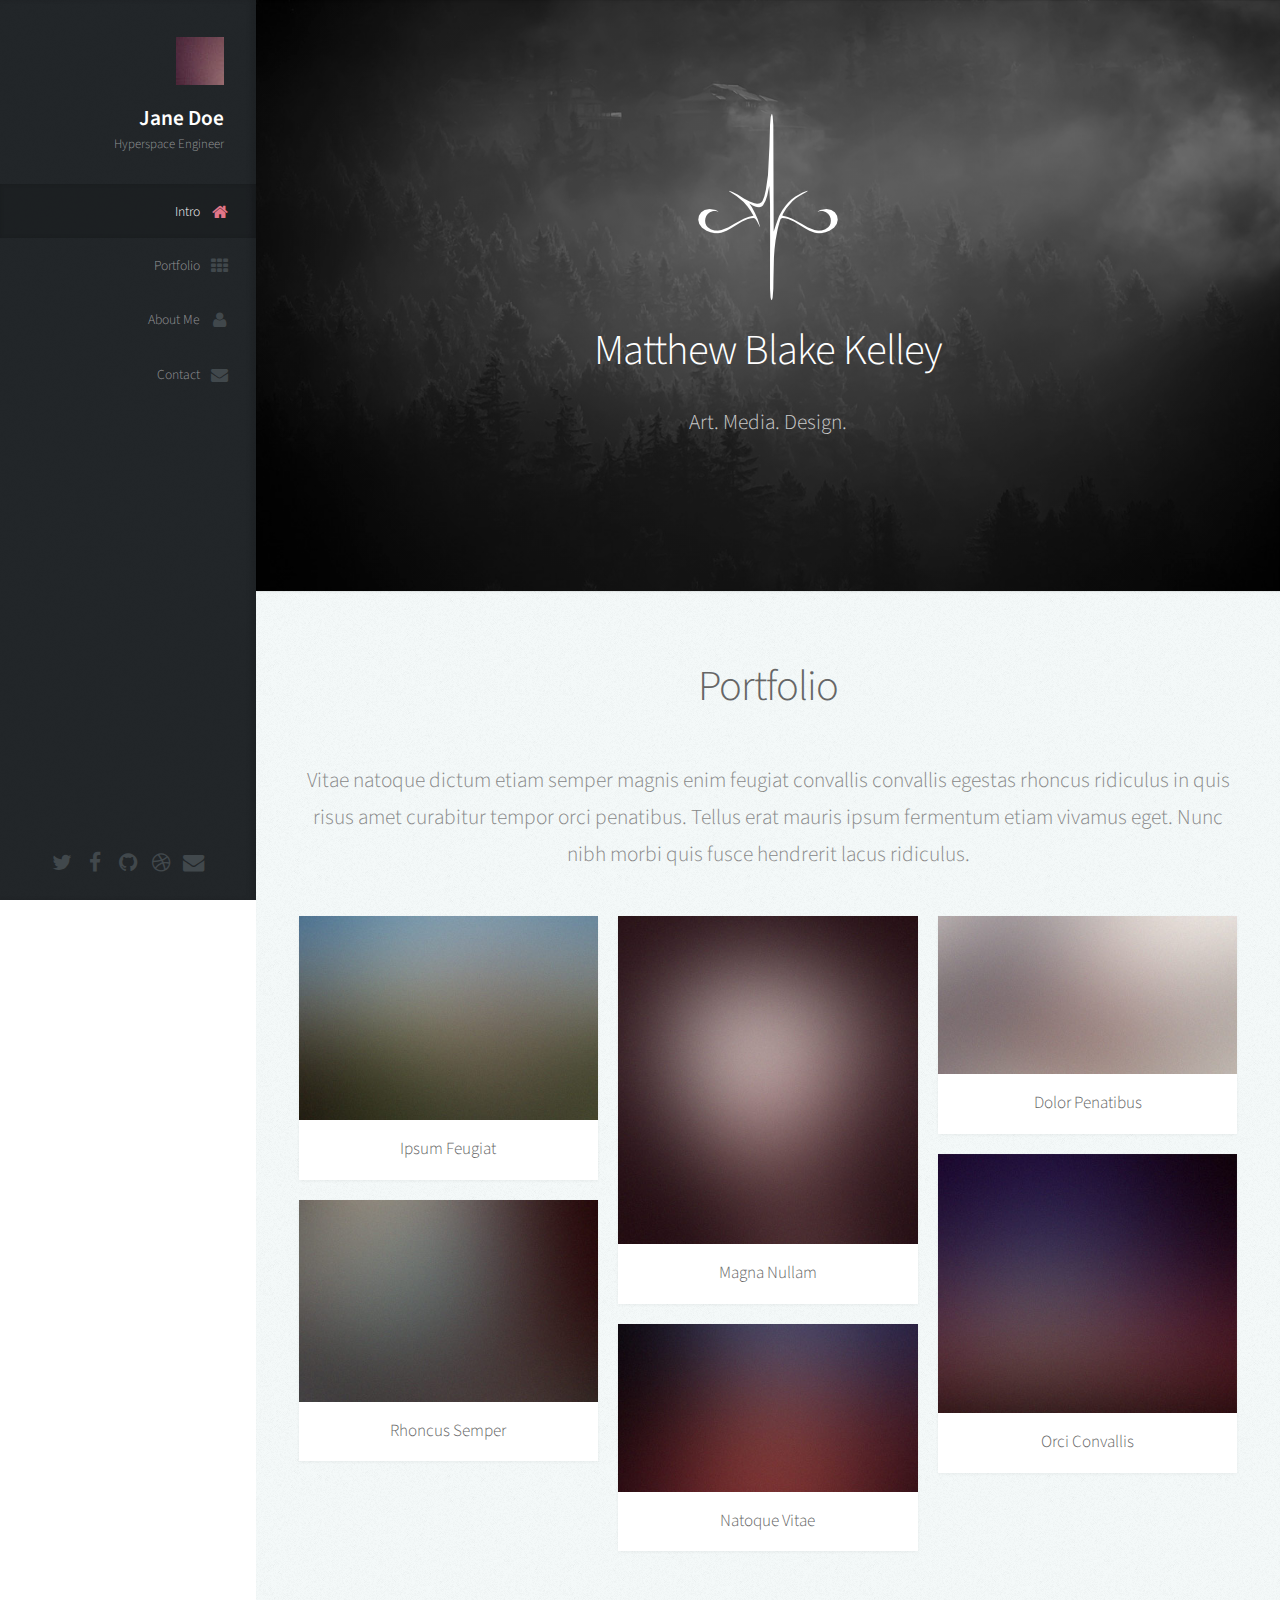
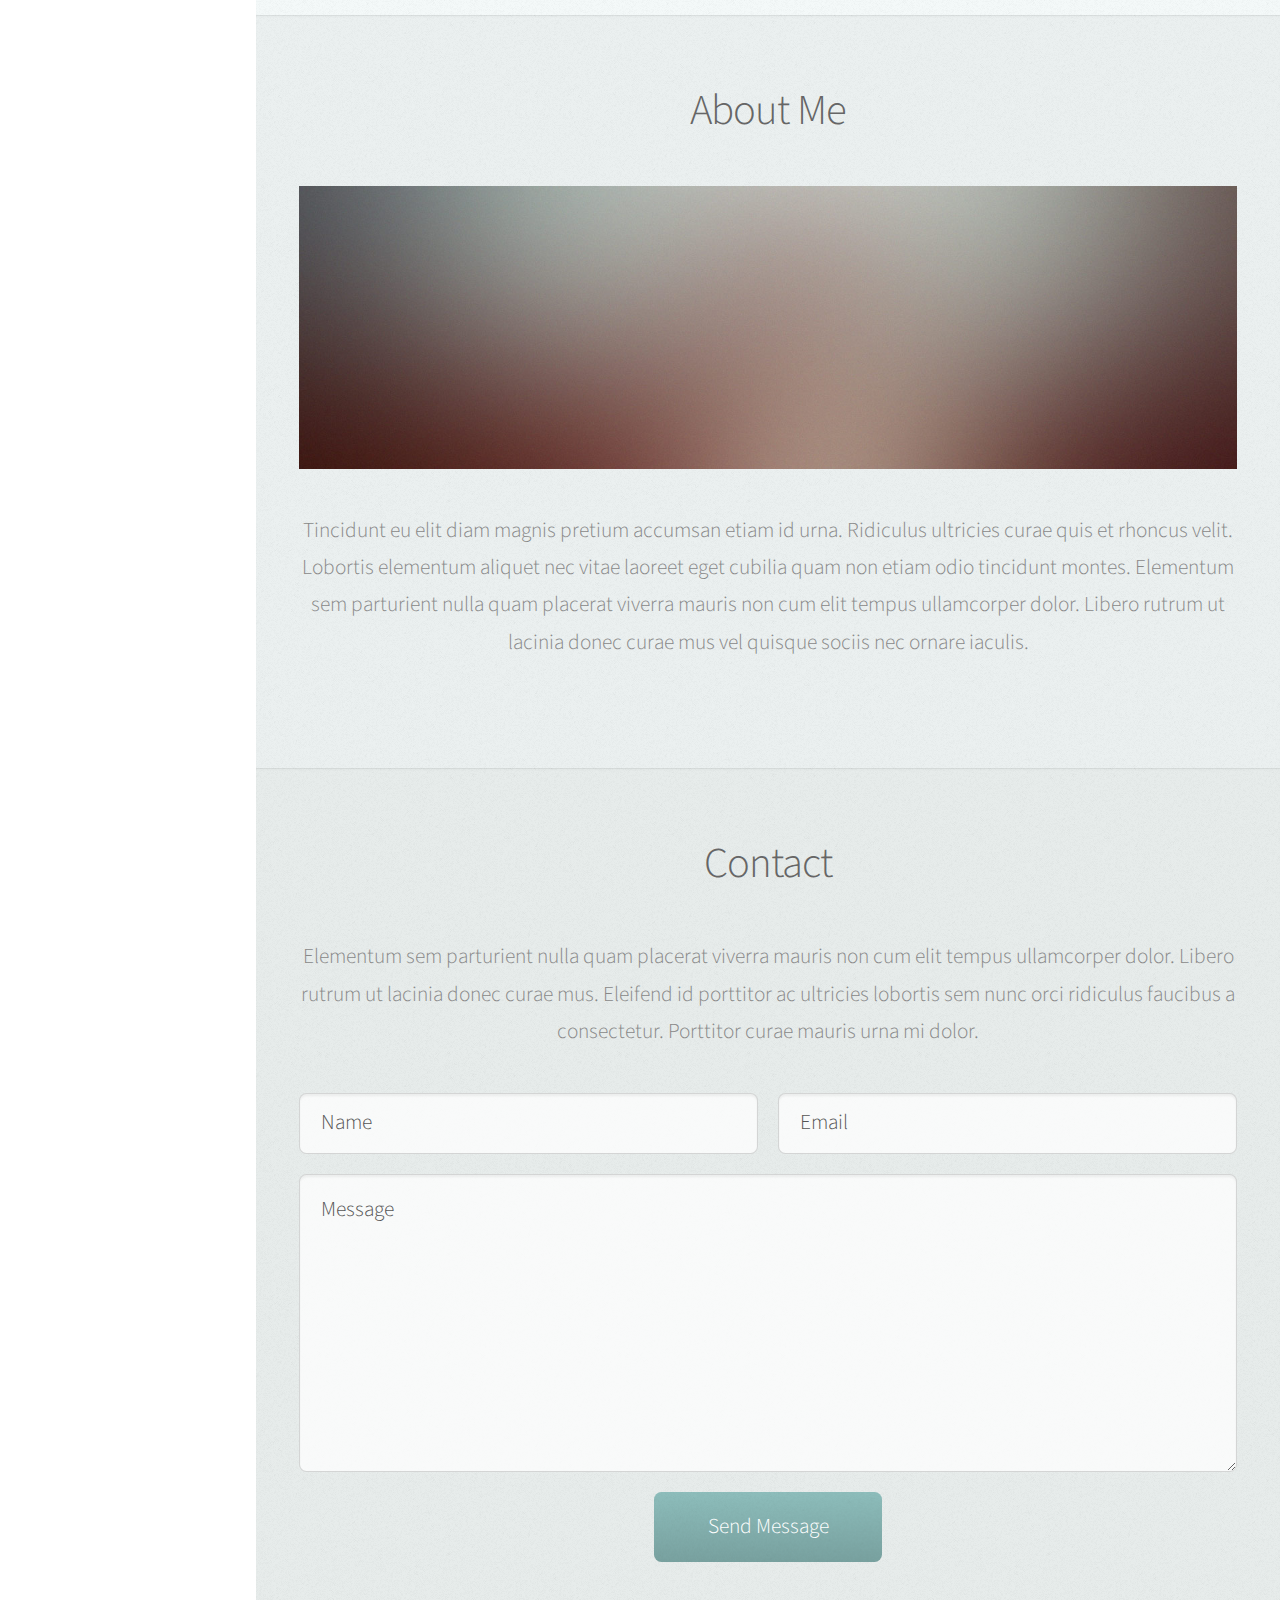
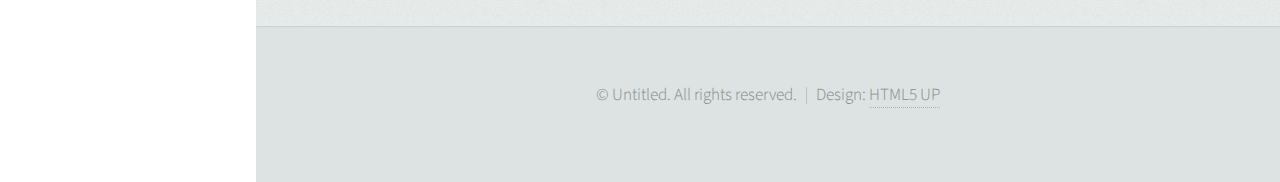
==== index.html @ e2aa14a4 "add website template" ====
<!DOCTYPE HTML>
<!--
	Prologue by HTML5 UP
	html5up.net | @ajlkn
	Free for personal and commercial use under the CCA 3.0 license (html5up.net/license)
-->
<html>
	<head>
		<title>Prologue by HTML5 UP</title>
		<meta charset="utf-8" />
		<meta name="viewport" content="width=device-width, initial-scale=1" />
		<!--[if lte IE 8]><script src="assets/js/ie/html5shiv.js"></script><![endif]-->
		<link rel="stylesheet" href="assets/css/main.css" />
		<!--[if lte IE 8]><link rel="stylesheet" href="assets/css/ie8.css" /><![endif]-->
		<!--[if lte IE 9]><link rel="stylesheet" href="assets/css/ie9.css" /><![endif]-->
	</head>
	<body>

		<!-- Header -->
			<div id="header">

				<div class="top">

					<!-- Logo -->
						<div id="logo">
							<span class="image avatar48"><img src="images/avatar.jpg" alt="" /></span>
							<h1 id="title">Jane Doe</h1>
							<p>Hyperspace Engineer</p>
						</div>

					<!-- Nav -->
						<nav id="nav">
							<!--

								Prologue's nav expects links in one of two formats:

								1. Hash link (scrolls to a different section within the page)

								   <li><a href="#foobar" id="foobar-link" class="icon fa-whatever-icon-you-want skel-layers-ignoreHref"><span class="label">Foobar</span></a></li>

								2. Standard link (sends the user to another page/site)

								   <li><a href="http://foobar.tld" id="foobar-link" class="icon fa-whatever-icon-you-want"><span class="label">Foobar</span></a></li>

							-->
							<ul>
								<li><a href="#top" id="top-link" class="skel-layers-ignoreHref"><span class="icon fa-home">Intro</span></a></li>
								<li><a href="#portfolio" id="portfolio-link" class="skel-layers-ignoreHref"><span class="icon fa-th">Portfolio</span></a></li>
								<li><a href="#about" id="about-link" class="skel-layers-ignoreHref"><span class="icon fa-user">About Me</span></a></li>
								<li><a href="#contact" id="contact-link" class="skel-layers-ignoreHref"><span class="icon fa-envelope">Contact</span></a></li>
							</ul>
						</nav>

				</div>

				<div class="bottom">

					<!-- Social Icons -->
						<ul class="icons">
							<li><a href="#" class="icon fa-twitter"><span class="label">Twitter</span></a></li>
							<li><a href="#" class="icon fa-facebook"><span class="label">Facebook</span></a></li>
							<li><a href="#" class="icon fa-github"><span class="label">Github</span></a></li>
							<li><a href="#" class="icon fa-dribbble"><span class="label">Dribbble</span></a></li>
							<li><a href="#" class="icon fa-envelope"><span class="label">Email</span></a></li>
						</ul>

				</div>

			</div>

		<!-- Main -->
			<div id="main">

				<!-- Intro -->
					<section id="top" class="one dark cover">
						<div class="container">
							<header>
								<!-- logo center-->
								<img src="./images/matt_images/mkLogo.png" id="logo-header"/>
								<h2 class="alt">
									<strong>Matthew Blake Kelley</strong>
								</h2>
								<p>
									Art. Media. Design.
								</p>
							</header>

							<!-- <footer>
								<a href="#portfolio" class="button scrolly">Magna Aliquam</a>
							</footer> -->
						</div>
					</section>

				<!-- Portfolio -->
					<section id="portfolio" class="two">
						<div class="container">

							<header>
								<h2>Portfolio</h2>
							</header>

							<p>Vitae natoque dictum etiam semper magnis enim feugiat convallis convallis
							egestas rhoncus ridiculus in quis risus amet curabitur tempor orci penatibus.
							Tellus erat mauris ipsum fermentum etiam vivamus eget. Nunc nibh morbi quis
							fusce hendrerit lacus ridiculus.</p>

							<div class="row">
								<div class="4u 12u$(mobile)">
									<article class="item">
										<a href="#" class="image fit"><img src="images/pic02.jpg" alt="" /></a>
										<header>
											<h3>Ipsum Feugiat</h3>
										</header>
									</article>
									<article class="item">
										<a href="#" class="image fit"><img src="images/pic03.jpg" alt="" /></a>
										<header>
											<h3>Rhoncus Semper</h3>
										</header>
									</article>
								</div>
								<div class="4u 12u$(mobile)">
									<article class="item">
										<a href="#" class="image fit"><img src="images/pic04.jpg" alt="" /></a>
										<header>
											<h3>Magna Nullam</h3>
										</header>
									</article>
									<article class="item">
										<a href="#" class="image fit"><img src="images/pic05.jpg" alt="" /></a>
										<header>
											<h3>Natoque Vitae</h3>
										</header>
									</article>
								</div>
								<div class="4u$ 12u$(mobile)">
									<article class="item">
										<a href="#" class="image fit"><img src="images/pic06.jpg" alt="" /></a>
										<header>
											<h3>Dolor Penatibus</h3>
										</header>
									</article>
									<article class="item">
										<a href="#" class="image fit"><img src="images/pic07.jpg" alt="" /></a>
										<header>
											<h3>Orci Convallis</h3>
										</header>
									</article>
								</div>
							</div>

						</div>
					</section>

				<!-- About Me -->
					<section id="about" class="three">
						<div class="container">

							<header>
								<h2>About Me</h2>
							</header>

							<a href="#" class="image featured"><img src="images/pic08.jpg" alt="" /></a>

							<p>Tincidunt eu elit diam magnis pretium accumsan etiam id urna. Ridiculus
							ultricies curae quis et rhoncus velit. Lobortis elementum aliquet nec vitae
							laoreet eget cubilia quam non etiam odio tincidunt montes. Elementum sem
							parturient nulla quam placerat viverra mauris non cum elit tempus ullamcorper
							dolor. Libero rutrum ut lacinia donec curae mus vel quisque sociis nec
							ornare iaculis.</p>

						</div>
					</section>

				<!-- Contact -->
					<section id="contact" class="four">
						<div class="container">

							<header>
								<h2>Contact</h2>
							</header>

							<p>Elementum sem parturient nulla quam placerat viverra
							mauris non cum elit tempus ullamcorper dolor. Libero rutrum ut lacinia
							donec curae mus. Eleifend id porttitor ac ultricies lobortis sem nunc
							orci ridiculus faucibus a consectetur. Porttitor curae mauris urna mi dolor.</p>

							<form method="post" action="#">
								<div class="row">
									<div class="6u 12u$(mobile)"><input type="text" name="name" placeholder="Name" /></div>
									<div class="6u$ 12u$(mobile)"><input type="text" name="email" placeholder="Email" /></div>
									<div class="12u$">
										<textarea name="message" placeholder="Message"></textarea>
									</div>
									<div class="12u$">
										<input type="submit" value="Send Message" />
									</div>
								</div>
							</form>

						</div>
					</section>

			</div>

		<!-- Footer -->
			<div id="footer">

				<!-- Copyright -->
					<ul class="copyright">
						<li>&copy; Untitled. All rights reserved.</li><li>Design: <a href="http://html5up.net">HTML5 UP</a></li>
					</ul>

			</div>

		<!-- Scripts -->
			<script src="assets/js/jquery.min.js"></script>
			<script src="assets/js/jquery.scrolly.min.js"></script>
			<script src="assets/js/jquery.scrollzer.min.js"></script>
			<script src="assets/js/skel.min.js"></script>
			<script src="assets/js/util.js"></script>
			<!--[if lte IE 8]><script src="assets/js/ie/respond.min.js"></script><![endif]-->
			<script src="assets/js/main.js"></script>

	</body>
</html>
---- assets/css/main.css ----
@import url("font-awesome.min.css");
@import url("https://fonts.googleapis.com/css?family=Source+Sans+Pro:300,300italic,400,600");

/*
	Prologue by HTML5 UP
	html5up.net | @ajlkn
	Free for personal and commercial use under the CCA 3.0 license (html5up.net/license)
*/

/* Reset */

	html, body, div, span, applet, object, iframe, h1, h2, h3, h4, h5, h6, p, blockquote, pre, a, abbr, acronym, address, big, cite, code, del, dfn, em, img, ins, kbd, q, s, samp, small, strike, strong, sub, sup, tt, var, b, u, i, center, dl, dt, dd, ol, ul, li, fieldset, form, label, legend, table, caption, tbody, tfoot, thead, tr, th, td, article, aside, canvas, details, embed, figure, figcaption, footer, header, hgroup, menu, nav, output, ruby, section, summary, time, mark, audio, video {
		margin: 0;
		padding: 0;
		border: 0;
		font-size: 100%;
		font: inherit;
		vertical-align: baseline;
	}

	article, aside, details, figcaption, figure, footer, header, hgroup, menu, nav, section {
		display: block;
	}

	body {
		line-height: 1;
	}

	ol, ul {
		list-style: none;
	}

	blockquote, q {
		quotes: none;
	}

	blockquote:before, blockquote:after, q:before, q:after {
		content: '';
		content: none;
	}

	table {
		border-collapse: collapse;
		border-spacing: 0;
	}

	body {
		-webkit-text-size-adjust: none;
	}

/* Box Model */

	*, *:before, *:after {
		-moz-box-sizing: border-box;
		-webkit-box-sizing: border-box;
		box-sizing: border-box;
	}

/* Containers */

	.container {
		margin-left: auto;
		margin-right: auto;
	}

	.container.\31 25\25 {
		width: 100%;
		max-width: 1750px;
		min-width: 1400px;
	}

	.container.\37 5\25 {
		width: 1050px;
	}

	.container.\35 0\25 {
		width: 700px;
	}

	.container.\32 5\25 {
		width: 350px;
	}

	.container {
		width: 1400px;
	}

	@media screen and (min-width: 961px) and (max-width: 1880px) {

		.container.\31 25\25 {
			width: 100%;
			max-width: 1500px;
			min-width: 1200px;
		}

		.container.\37 5\25 {
			width: 900px;
		}

		.container.\35 0\25 {
			width: 600px;
		}

		.container.\32 5\25 {
			width: 300px;
		}

		.container {
			width: 1200px;
		}

	}

	@media screen and (min-width: 961px) and (max-width: 1620px) {

		.container.\31 25\25 {
			width: 100%;
			max-width: 1200px;
			min-width: 960px;
		}

		.container.\37 5\25 {
			width: 720px;
		}

		.container.\35 0\25 {
			width: 480px;
		}

		.container.\32 5\25 {
			width: 240px;
		}

		.container {
			width: 960px;
		}

	}

	@media screen and (min-width: 961px) and (max-width: 1320px) {

		.container.\31 25\25 {
			width: 100%;
			max-width: 125%;
			min-width: 100%;
		}

		.container.\37 5\25 {
			width: 75%;
		}

		.container.\35 0\25 {
			width: 50%;
		}

		.container.\32 5\25 {
			width: 25%;
		}

		.container {
			width: 100%;
		}

	}

	@media screen and (max-width: 960px) {

		.container.\31 25\25 {
			width: 100%;
			max-width: 125%;
			min-width: 100%;
		}

		.container.\37 5\25 {
			width: 75%;
		}

		.container.\35 0\25 {
			width: 50%;
		}

		.container.\32 5\25 {
			width: 25%;
		}

		.container {
			width: 100%;
		}

	}

	@media screen and (max-width: 736px) {

		.container.\31 25\25 {
			width: 100%;
			max-width: 125%;
			min-width: 100%;
		}

		.container.\37 5\25 {
			width: 75%;
		}

		.container.\35 0\25 {
			width: 50%;
		}

		.container.\32 5\25 {
			width: 25%;
		}

		.container {
			width: 100% !important;
		}

	}

/* Grid */

	.row {
		border-bottom: solid 1px transparent;
		-moz-box-sizing: border-box;
		-webkit-box-sizing: border-box;
		box-sizing: border-box;
	}

	.row > * {
		float: left;
		-moz-box-sizing: border-box;
		-webkit-box-sizing: border-box;
		box-sizing: border-box;
	}

	.row:after, .row:before {
		content: '';
		display: block;
		clear: both;
		height: 0;
	}

	.row.uniform > * > :first-child {
		margin-top: 0;
	}

	.row.uniform > * > :last-child {
		margin-bottom: 0;
	}

	.row.\30 \25 > * {
		padding: 0px 0 0 0px;
	}

	.row.\30 \25 {
		margin: 0px 0 -1px 0px;
	}

	.row.uniform.\30 \25 > * {
		padding: 0px 0 0 0px;
	}

	.row.uniform.\30 \25 {
		margin: 0px 0 -1px 0px;
	}

	.row > * {
		padding: 40px 0 0 40px;
	}

	.row {
		margin: -40px 0 -1px -40px;
	}

	.row.uniform > * {
		padding: 40px 0 0 40px;
	}

	.row.uniform {
		margin: -40px 0 -1px -40px;
	}

	.row.\32 00\25 > * {
		padding: 80px 0 0 80px;
	}

	.row.\32 00\25 {
		margin: -80px 0 -1px -80px;
	}

	.row.uniform.\32 00\25 > * {
		padding: 80px 0 0 80px;
	}

	.row.uniform.\32 00\25 {
		margin: -80px 0 -1px -80px;
	}

	.row.\31 50\25 > * {
		padding: 60px 0 0 60px;
	}

	.row.\31 50\25 {
		margin: -60px 0 -1px -60px;
	}

	.row.uniform.\31 50\25 > * {
		padding: 60px 0 0 60px;
	}

	.row.uniform.\31 50\25 {
		margin: -60px 0 -1px -60px;
	}

	.row.\35 0\25 > * {
		padding: 20px 0 0 20px;
	}

	.row.\35 0\25 {
		margin: -20px 0 -1px -20px;
	}

	.row.uniform.\35 0\25 > * {
		padding: 20px 0 0 20px;
	}

	.row.uniform.\35 0\25 {
		margin: -20px 0 -1px -20px;
	}

	.row.\32 5\25 > * {
		padding: 10px 0 0 10px;
	}

	.row.\32 5\25 {
		margin: -10px 0 -1px -10px;
	}

	.row.uniform.\32 5\25 > * {
		padding: 10px 0 0 10px;
	}

	.row.uniform.\32 5\25 {
		margin: -10px 0 -1px -10px;
	}

	.\31 2u, .\31 2u\24 {
		width: 100%;
		clear: none;
		margin-left: 0;
	}

	.\31 1u, .\31 1u\24 {
		width: 91.6666666667%;
		clear: none;
		margin-left: 0;
	}

	.\31 0u, .\31 0u\24 {
		width: 83.3333333333%;
		clear: none;
		margin-left: 0;
	}

	.\39 u, .\39 u\24 {
		width: 75%;
		clear: none;
		margin-left: 0;
	}

	.\38 u, .\38 u\24 {
		width: 66.6666666667%;
		clear: none;
		margin-left: 0;
	}

	.\37 u, .\37 u\24 {
		width: 58.3333333333%;
		clear: none;
		margin-left: 0;
	}

	.\36 u, .\36 u\24 {
		width: 50%;
		clear: none;
		margin-left: 0;
	}

	.\35 u, .\35 u\24 {
		width: 41.6666666667%;
		clear: none;
		margin-left: 0;
	}

	.\34 u, .\34 u\24 {
		width: 33.3333333333%;
		clear: none;
		margin-left: 0;
	}

	.\33 u, .\33 u\24 {
		width: 25%;
		clear: none;
		margin-left: 0;
	}

	.\32 u, .\32 u\24 {
		width: 16.6666666667%;
		clear: none;
		margin-left: 0;
	}

	.\31 u, .\31 u\24 {
		width: 8.3333333333%;
		clear: none;
		margin-left: 0;
	}

	.\31 2u\24 + *,
	.\31 1u\24 + *,
	.\31 0u\24 + *,
	.\39 u\24 + *,
	.\38 u\24 + *,
	.\37 u\24 + *,
	.\36 u\24 + *,
	.\35 u\24 + *,
	.\34 u\24 + *,
	.\33 u\24 + *,
	.\32 u\24 + *,
	.\31 u\24 + * {
		clear: left;
	}

	.\-11u {
		margin-left: 91.66667%;
	}

	.\-10u {
		margin-left: 83.33333%;
	}

	.\-9u {
		margin-left: 75%;
	}

	.\-8u {
		margin-left: 66.66667%;
	}

	.\-7u {
		margin-left: 58.33333%;
	}

	.\-6u {
		margin-left: 50%;
	}

	.\-5u {
		margin-left: 41.66667%;
	}

	.\-4u {
		margin-left: 33.33333%;
	}

	.\-3u {
		margin-left: 25%;
	}

	.\-2u {
		margin-left: 16.66667%;
	}

	.\-1u {
		margin-left: 8.33333%;
	}

	@media screen and (min-width: 961px) and (max-width: 1880px) {

		.row > * {
			padding: 40px 0 0 40px;
		}

		.row {
			margin: -40px 0 -1px -40px;
		}

		.row.uniform > * {
			padding: 40px 0 0 40px;
		}

		.row.uniform {
			margin: -40px 0 -1px -40px;
		}

		.row.\32 00\25 > * {
			padding: 80px 0 0 80px;
		}

		.row.\32 00\25 {
			margin: -80px 0 -1px -80px;
		}

		.row.uniform.\32 00\25 > * {
			padding: 80px 0 0 80px;
		}

		.row.uniform.\32 00\25 {
			margin: -80px 0 -1px -80px;
		}

		.row.\31 50\25 > * {
			padding: 60px 0 0 60px;
		}

		.row.\31 50\25 {
			margin: -60px 0 -1px -60px;
		}

		.row.uniform.\31 50\25 > * {
			padding: 60px 0 0 60px;
		}

		.row.uniform.\31 50\25 {
			margin: -60px 0 -1px -60px;
		}

		.row.\35 0\25 > * {
			padding: 20px 0 0 20px;
		}

		.row.\35 0\25 {
			margin: -20px 0 -1px -20px;
		}

		.row.uniform.\35 0\25 > * {
			padding: 20px 0 0 20px;
		}

		.row.uniform.\35 0\25 {
			margin: -20px 0 -1px -20px;
		}

		.row.\32 5\25 > * {
			padding: 10px 0 0 10px;
		}

		.row.\32 5\25 {
			margin: -10px 0 -1px -10px;
		}

		.row.uniform.\32 5\25 > * {
			padding: 10px 0 0 10px;
		}

		.row.uniform.\32 5\25 {
			margin: -10px 0 -1px -10px;
		}

		.\31 2u\28wide\29, .\31 2u\24\28wide\29 {
			width: 100%;
			clear: none;
			margin-left: 0;
		}

		.\31 1u\28wide\29, .\31 1u\24\28wide\29 {
			width: 91.6666666667%;
			clear: none;
			margin-left: 0;
		}

		.\31 0u\28wide\29, .\31 0u\24\28wide\29 {
			width: 83.3333333333%;
			clear: none;
			margin-left: 0;
		}

		.\39 u\28wide\29, .\39 u\24\28wide\29 {
			width: 75%;
			clear: none;
			margin-left: 0;
		}

		.\38 u\28wide\29, .\38 u\24\28wide\29 {
			width: 66.6666666667%;
			clear: none;
			margin-left: 0;
		}

		.\37 u\28wide\29, .\37 u\24\28wide\29 {
			width: 58.3333333333%;
			clear: none;
			margin-left: 0;
		}

		.\36 u\28wide\29, .\36 u\24\28wide\29 {
			width: 50%;
			clear: none;
			margin-left: 0;
		}

		.\35 u\28wide\29, .\35 u\24\28wide\29 {
			width: 41.6666666667%;
			clear: none;
			margin-left: 0;
		}

		.\34 u\28wide\29, .\34 u\24\28wide\29 {
			width: 33.3333333333%;
			clear: none;
			margin-left: 0;
		}

		.\33 u\28wide\29, .\33 u\24\28wide\29 {
			width: 25%;
			clear: none;
			margin-left: 0;
		}

		.\32 u\28wide\29, .\32 u\24\28wide\29 {
			width: 16.6666666667%;
			clear: none;
			margin-left: 0;
		}

		.\31 u\28wide\29, .\31 u\24\28wide\29 {
			width: 8.3333333333%;
			clear: none;
			margin-left: 0;
		}

		.\31 2u\24\28wide\29 + *,
		.\31 1u\24\28wide\29 + *,
		.\31 0u\24\28wide\29 + *,
		.\39 u\24\28wide\29 + *,
		.\38 u\24\28wide\29 + *,
		.\37 u\24\28wide\29 + *,
		.\36 u\24\28wide\29 + *,
		.\35 u\24\28wide\29 + *,
		.\34 u\24\28wide\29 + *,
		.\33 u\24\28wide\29 + *,
		.\32 u\24\28wide\29 + *,
		.\31 u\24\28wide\29 + * {
			clear: left;
		}

		.\-11u\28wide\29 {
			margin-left: 91.66667%;
		}

		.\-10u\28wide\29 {
			margin-left: 83.33333%;
		}

		.\-9u\28wide\29 {
			margin-left: 75%;
		}

		.\-8u\28wide\29 {
			margin-left: 66.66667%;
		}

		.\-7u\28wide\29 {
			margin-left: 58.33333%;
		}

		.\-6u\28wide\29 {
			margin-left: 50%;
		}

		.\-5u\28wide\29 {
			margin-left: 41.66667%;
		}

		.\-4u\28wide\29 {
			margin-left: 33.33333%;
		}

		.\-3u\28wide\29 {
			margin-left: 25%;
		}

		.\-2u\28wide\29 {
			margin-left: 16.66667%;
		}

		.\-1u\28wide\29 {
			margin-left: 8.33333%;
		}

	}

	@media screen and (min-width: 961px) and (max-width: 1620px) {

		.row > * {
			padding: 40px 0 0 40px;
		}

		.row {
			margin: -40px 0 -1px -40px;
		}

		.row.uniform > * {
			padding: 40px 0 0 40px;
		}

		.row.uniform {
			margin: -40px 0 -1px -40px;
		}

		.row.\32 00\25 > * {
			padding: 80px 0 0 80px;
		}

		.row.\32 00\25 {
			margin: -80px 0 -1px -80px;
		}

		.row.uniform.\32 00\25 > * {
			padding: 80px 0 0 80px;
		}

		.row.uniform.\32 00\25 {
			margin: -80px 0 -1px -80px;
		}

		.row.\31 50\25 > * {
			padding: 60px 0 0 60px;
		}

		.row.\31 50\25 {
			margin: -60px 0 -1px -60px;
		}

		.row.uniform.\31 50\25 > * {
			padding: 60px 0 0 60px;
		}

		.row.uniform.\31 50\25 {
			margin: -60px 0 -1px -60px;
		}

		.row.\35 0\25 > * {
			padding: 20px 0 0 20px;
		}

		.row.\35 0\25 {
			margin: -20px 0 -1px -20px;
		}

		.row.uniform.\35 0\25 > * {
			padding: 20px 0 0 20px;
		}

		.row.uniform.\35 0\25 {
			margin: -20px 0 -1px -20px;
		}

		.row.\32 5\25 > * {
			padding: 10px 0 0 10px;
		}

		.row.\32 5\25 {
			margin: -10px 0 -1px -10px;
		}

		.row.uniform.\32 5\25 > * {
			padding: 10px 0 0 10px;
		}

		.row.uniform.\32 5\25 {
			margin: -10px 0 -1px -10px;
		}

		.\31 2u\28normal\29, .\31 2u\24\28normal\29 {
			width: 100%;
			clear: none;
			margin-left: 0;
		}

		.\31 1u\28normal\29, .\31 1u\24\28normal\29 {
			width: 91.6666666667%;
			clear: none;
			margin-left: 0;
		}

		.\31 0u\28normal\29, .\31 0u\24\28normal\29 {
			width: 83.3333333333%;
			clear: none;
			margin-left: 0;
		}

		.\39 u\28normal\29, .\39 u\24\28normal\29 {
			width: 75%;
			clear: none;
			margin-left: 0;
		}

		.\38 u\28normal\29, .\38 u\24\28normal\29 {
			width: 66.6666666667%;
			clear: none;
			margin-left: 0;
		}

		.\37 u\28normal\29, .\37 u\24\28normal\29 {
			width: 58.3333333333%;
			clear: none;
			margin-left: 0;
		}

		.\36 u\28normal\29, .\36 u\24\28normal\29 {
			width: 50%;
			clear: none;
			margin-left: 0;
		}

		.\35 u\28normal\29, .\35 u\24\28normal\29 {
			width: 41.6666666667%;
			clear: none;
			margin-left: 0;
		}

		.\34 u\28normal\29, .\34 u\24\28normal\29 {
			width: 33.3333333333%;
			clear: none;
			margin-left: 0;
		}

		.\33 u\28normal\29, .\33 u\24\28normal\29 {
			width: 25%;
			clear: none;
			margin-left: 0;
		}

		.\32 u\28normal\29, .\32 u\24\28normal\29 {
			width: 16.6666666667%;
			clear: none;
			margin-left: 0;
		}

		.\31 u\28normal\29, .\31 u\24\28normal\29 {
			width: 8.3333333333%;
			clear: none;
			margin-left: 0;
		}

		.\31 2u\24\28normal\29 + *,
		.\31 1u\24\28normal\29 + *,
		.\31 0u\24\28normal\29 + *,
		.\39 u\24\28normal\29 + *,
		.\38 u\24\28normal\29 + *,
		.\37 u\24\28normal\29 + *,
		.\36 u\24\28normal\29 + *,
		.\35 u\24\28normal\29 + *,
		.\34 u\24\28normal\29 + *,
		.\33 u\24\28normal\29 + *,
		.\32 u\24\28normal\29 + *,
		.\31 u\24\28normal\29 + * {
			clear: left;
		}

		.\-11u\28normal\29 {
			margin-left: 91.66667%;
		}

		.\-10u\28normal\29 {
			margin-left: 83.33333%;
		}

		.\-9u\28normal\29 {
			margin-left: 75%;
		}

		.\-8u\28normal\29 {
			margin-left: 66.66667%;
		}

		.\-7u\28normal\29 {
			margin-left: 58.33333%;
		}

		.\-6u\28normal\29 {
			margin-left: 50%;
		}

		.\-5u\28normal\29 {
			margin-left: 41.66667%;
		}

		.\-4u\28normal\29 {
			margin-left: 33.33333%;
		}

		.\-3u\28normal\29 {
			margin-left: 25%;
		}

		.\-2u\28normal\29 {
			margin-left: 16.66667%;
		}

		.\-1u\28normal\29 {
			margin-left: 8.33333%;
		}

	}

	@media screen and (min-width: 961px) and (max-width: 1320px) {

		.row > * {
			padding: 20px 0 0 20px;
		}

		.row {
			margin: -20px 0 -1px -20px;
		}

		.row.uniform > * {
			padding: 20px 0 0 20px;
		}

		.row.uniform {
			margin: -20px 0 -1px -20px;
		}

		.row.\32 00\25 > * {
			padding: 40px 0 0 40px;
		}

		.row.\32 00\25 {
			margin: -40px 0 -1px -40px;
		}

		.row.uniform.\32 00\25 > * {
			padding: 40px 0 0 40px;
		}

		.row.uniform.\32 00\25 {
			margin: -40px 0 -1px -40px;
		}

		.row.\31 50\25 > * {
			padding: 30px 0 0 30px;
		}

		.row.\31 50\25 {
			margin: -30px 0 -1px -30px;
		}

		.row.uniform.\31 50\25 > * {
			padding: 30px 0 0 30px;
		}

		.row.uniform.\31 50\25 {
			margin: -30px 0 -1px -30px;
		}

		.row.\35 0\25 > * {
			padding: 10px 0 0 10px;
		}

		.row.\35 0\25 {
			margin: -10px 0 -1px -10px;
		}

		.row.uniform.\35 0\25 > * {
			padding: 10px 0 0 10px;
		}

		.row.uniform.\35 0\25 {
			margin: -10px 0 -1px -10px;
		}

		.row.\32 5\25 > * {
			padding: 5px 0 0 5px;
		}

		.row.\32 5\25 {
			margin: -5px 0 -1px -5px;
		}

		.row.uniform.\32 5\25 > * {
			padding: 5px 0 0 5px;
		}

		.row.uniform.\32 5\25 {
			margin: -5px 0 -1px -5px;
		}

		.\31 2u\28narrow\29, .\31 2u\24\28narrow\29 {
			width: 100%;
			clear: none;
			margin-left: 0;
		}

		.\31 1u\28narrow\29, .\31 1u\24\28narrow\29 {
			width: 91.6666666667%;
			clear: none;
			margin-left: 0;
		}

		.\31 0u\28narrow\29, .\31 0u\24\28narrow\29 {
			width: 83.3333333333%;
			clear: none;
			margin-left: 0;
		}

		.\39 u\28narrow\29, .\39 u\24\28narrow\29 {
			width: 75%;
			clear: none;
			margin-left: 0;
		}

		.\38 u\28narrow\29, .\38 u\24\28narrow\29 {
			width: 66.6666666667%;
			clear: none;
			margin-left: 0;
		}

		.\37 u\28narrow\29, .\37 u\24\28narrow\29 {
			width: 58.3333333333%;
			clear: none;
			margin-left: 0;
		}

		.\36 u\28narrow\29, .\36 u\24\28narrow\29 {
			width: 50%;
			clear: none;
			margin-left: 0;
		}

		.\35 u\28narrow\29, .\35 u\24\28narrow\29 {
			width: 41.6666666667%;
			clear: none;
			margin-left: 0;
		}

		.\34 u\28narrow\29, .\34 u\24\28narrow\29 {
			width: 33.3333333333%;
			clear: none;
			margin-left: 0;
		}

		.\33 u\28narrow\29, .\33 u\24\28narrow\29 {
			width: 25%;
			clear: none;
			margin-left: 0;
		}

		.\32 u\28narrow\29, .\32 u\24\28narrow\29 {
			width: 16.6666666667%;
			clear: none;
			margin-left: 0;
		}

		.\31 u\28narrow\29, .\31 u\24\28narrow\29 {
			width: 8.3333333333%;
			clear: none;
			margin-left: 0;
		}

		.\31 2u\24\28narrow\29 + *,
		.\31 1u\24\28narrow\29 + *,
		.\31 0u\24\28narrow\29 + *,
		.\39 u\24\28narrow\29 + *,
		.\38 u\24\28narrow\29 + *,
		.\37 u\24\28narrow\29 + *,
		.\36 u\24\28narrow\29 + *,
		.\35 u\24\28narrow\29 + *,
		.\34 u\24\28narrow\29 + *,
		.\33 u\24\28narrow\29 + *,
		.\32 u\24\28narrow\29 + *,
		.\31 u\24\28narrow\29 + * {
			clear: left;
		}

		.\-11u\28narrow\29 {
			margin-left: 91.66667%;
		}

		.\-10u\28narrow\29 {
			margin-left: 83.33333%;
		}

		.\-9u\28narrow\29 {
			margin-left: 75%;
		}

		.\-8u\28narrow\29 {
			margin-left: 66.66667%;
		}

		.\-7u\28narrow\29 {
			margin-left: 58.33333%;
		}

		.\-6u\28narrow\29 {
			margin-left: 50%;
		}

		.\-5u\28narrow\29 {
			margin-left: 41.66667%;
		}

		.\-4u\28narrow\29 {
			margin-left: 33.33333%;
		}

		.\-3u\28narrow\29 {
			margin-left: 25%;
		}

		.\-2u\28narrow\29 {
			margin-left: 16.66667%;
		}

		.\-1u\28narrow\29 {
			margin-left: 8.33333%;
		}

	}

	@media screen and (max-width: 960px) {

		.row > * {
			padding: 20px 0 0 20px;
		}

		.row {
			margin: -20px 0 -1px -20px;
		}

		.row.uniform > * {
			padding: 20px 0 0 20px;
		}

		.row.uniform {
			margin: -20px 0 -1px -20px;
		}

		.row.\32 00\25 > * {
			padding: 40px 0 0 40px;
		}

		.row.\32 00\25 {
			margin: -40px 0 -1px -40px;
		}

		.row.uniform.\32 00\25 > * {
			padding: 40px 0 0 40px;
		}

		.row.uniform.\32 00\25 {
			margin: -40px 0 -1px -40px;
		}

		.row.\31 50\25 > * {
			padding: 30px 0 0 30px;
		}

		.row.\31 50\25 {
			margin: -30px 0 -1px -30px;
		}

		.row.uniform.\31 50\25 > * {
			padding: 30px 0 0 30px;
		}

		.row.uniform.\31 50\25 {
			margin: -30px 0 -1px -30px;
		}

		.row.\35 0\25 > * {
			padding: 10px 0 0 10px;
		}

		.row.\35 0\25 {
			margin: -10px 0 -1px -10px;
		}

		.row.uniform.\35 0\25 > * {
			padding: 10px 0 0 10px;
		}

		.row.uniform.\35 0\25 {
			margin: -10px 0 -1px -10px;
		}

		.row.\32 5\25 > * {
			padding: 5px 0 0 5px;
		}

		.row.\32 5\25 {
			margin: -5px 0 -1px -5px;
		}

		.row.uniform.\32 5\25 > * {
			padding: 5px 0 0 5px;
		}

		.row.uniform.\32 5\25 {
			margin: -5px 0 -1px -5px;
		}

		.\31 2u\28narrower\29, .\31 2u\24\28narrower\29 {
			width: 100%;
			clear: none;
			margin-left: 0;
		}

		.\31 1u\28narrower\29, .\31 1u\24\28narrower\29 {
			width: 91.6666666667%;
			clear: none;
			margin-left: 0;
		}

		.\31 0u\28narrower\29, .\31 0u\24\28narrower\29 {
			width: 83.3333333333%;
			clear: none;
			margin-left: 0;
		}

		.\39 u\28narrower\29, .\39 u\24\28narrower\29 {
			width: 75%;
			clear: none;
			margin-left: 0;
		}

		.\38 u\28narrower\29, .\38 u\24\28narrower\29 {
			width: 66.6666666667%;
			clear: none;
			margin-left: 0;
		}

		.\37 u\28narrower\29, .\37 u\24\28narrower\29 {
			width: 58.3333333333%;
			clear: none;
			margin-left: 0;
		}

		.\36 u\28narrower\29, .\36 u\24\28narrower\29 {
			width: 50%;
			clear: none;
			margin-left: 0;
		}

		.\35 u\28narrower\29, .\35 u\24\28narrower\29 {
			width: 41.6666666667%;
			clear: none;
			margin-left: 0;
		}

		.\34 u\28narrower\29, .\34 u\24\28narrower\29 {
			width: 33.3333333333%;
			clear: none;
			margin-left: 0;
		}

		.\33 u\28narrower\29, .\33 u\24\28narrower\29 {
			width: 25%;
			clear: none;
			margin-left: 0;
		}

		.\32 u\28narrower\29, .\32 u\24\28narrower\29 {
			width: 16.6666666667%;
			clear: none;
			margin-left: 0;
		}

		.\31 u\28narrower\29, .\31 u\24\28narrower\29 {
			width: 8.3333333333%;
			clear: none;
			margin-left: 0;
		}

		.\31 2u\24\28narrower\29 + *,
		.\31 1u\24\28narrower\29 + *,
		.\31 0u\24\28narrower\29 + *,
		.\39 u\24\28narrower\29 + *,
		.\38 u\24\28narrower\29 + *,
		.\37 u\24\28narrower\29 + *,
		.\36 u\24\28narrower\29 + *,
		.\35 u\24\28narrower\29 + *,
		.\34 u\24\28narrower\29 + *,
		.\33 u\24\28narrower\29 + *,
		.\32 u\24\28narrower\29 + *,
		.\31 u\24\28narrower\29 + * {
			clear: left;
		}

		.\-11u\28narrower\29 {
			margin-left: 91.66667%;
		}

		.\-10u\28narrower\29 {
			margin-left: 83.33333%;
		}

		.\-9u\28narrower\29 {
			margin-left: 75%;
		}

		.\-8u\28narrower\29 {
			margin-left: 66.66667%;
		}

		.\-7u\28narrower\29 {
			margin-left: 58.33333%;
		}

		.\-6u\28narrower\29 {
			margin-left: 50%;
		}

		.\-5u\28narrower\29 {
			margin-left: 41.66667%;
		}

		.\-4u\28narrower\29 {
			margin-left: 33.33333%;
		}

		.\-3u\28narrower\29 {
			margin-left: 25%;
		}

		.\-2u\28narrower\29 {
			margin-left: 16.66667%;
		}

		.\-1u\28narrower\29 {
			margin-left: 8.33333%;
		}

	}

	@media screen and (max-width: 736px) {

		.row > * {
			padding: 20px 0 0 20px;
		}

		.row {
			margin: -20px 0 -1px -20px;
		}

		.row.uniform > * {
			padding: 20px 0 0 20px;
		}

		.row.uniform {
			margin: -20px 0 -1px -20px;
		}

		.row.\32 00\25 > * {
			padding: 40px 0 0 40px;
		}

		.row.\32 00\25 {
			margin: -40px 0 -1px -40px;
		}

		.row.uniform.\32 00\25 > * {
			padding: 40px 0 0 40px;
		}

		.row.uniform.\32 00\25 {
			margin: -40px 0 -1px -40px;
		}

		.row.\31 50\25 > * {
			padding: 30px 0 0 30px;
		}

		.row.\31 50\25 {
			margin: -30px 0 -1px -30px;
		}

		.row.uniform.\31 50\25 > * {
			padding: 30px 0 0 30px;
		}

		.row.uniform.\31 50\25 {
			margin: -30px 0 -1px -30px;
		}

		.row.\35 0\25 > * {
			padding: 10px 0 0 10px;
		}

		.row.\35 0\25 {
			margin: -10px 0 -1px -10px;
		}

		.row.uniform.\35 0\25 > * {
			padding: 10px 0 0 10px;
		}

		.row.uniform.\35 0\25 {
			margin: -10px 0 -1px -10px;
		}

		.row.\32 5\25 > * {
			padding: 5px 0 0 5px;
		}

		.row.\32 5\25 {
			margin: -5px 0 -1px -5px;
		}

		.row.uniform.\32 5\25 > * {
			padding: 5px 0 0 5px;
		}

		.row.uniform.\32 5\25 {
			margin: -5px 0 -1px -5px;
		}

		.\31 2u\28mobile\29, .\31 2u\24\28mobile\29 {
			width: 100%;
			clear: none;
			margin-left: 0;
		}

		.\31 1u\28mobile\29, .\31 1u\24\28mobile\29 {
			width: 91.6666666667%;
			clear: none;
			margin-left: 0;
		}

		.\31 0u\28mobile\29, .\31 0u\24\28mobile\29 {
			width: 83.3333333333%;
			clear: none;
			margin-left: 0;
		}

		.\39 u\28mobile\29, .\39 u\24\28mobile\29 {
			width: 75%;
			clear: none;
			margin-left: 0;
		}

		.\38 u\28mobile\29, .\38 u\24\28mobile\29 {
			width: 66.6666666667%;
			clear: none;
			margin-left: 0;
		}

		.\37 u\28mobile\29, .\37 u\24\28mobile\29 {
			width: 58.3333333333%;
			clear: none;
			margin-left: 0;
		}

		.\36 u\28mobile\29, .\36 u\24\28mobile\29 {
			width: 50%;
			clear: none;
			margin-left: 0;
		}

		.\35 u\28mobile\29, .\35 u\24\28mobile\29 {
			width: 41.6666666667%;
			clear: none;
			margin-left: 0;
		}

		.\34 u\28mobile\29, .\34 u\24\28mobile\29 {
			width: 33.3333333333%;
			clear: none;
			margin-left: 0;
		}

		.\33 u\28mobile\29, .\33 u\24\28mobile\29 {
			width: 25%;
			clear: none;
			margin-left: 0;
		}

		.\32 u\28mobile\29, .\32 u\24\28mobile\29 {
			width: 16.6666666667%;
			clear: none;
			margin-left: 0;
		}

		.\31 u\28mobile\29, .\31 u\24\28mobile\29 {
			width: 8.3333333333%;
			clear: none;
			margin-left: 0;
		}

		.\31 2u\24\28mobile\29 + *,
		.\31 1u\24\28mobile\29 + *,
		.\31 0u\24\28mobile\29 + *,
		.\39 u\24\28mobile\29 + *,
		.\38 u\24\28mobile\29 + *,
		.\37 u\24\28mobile\29 + *,
		.\36 u\24\28mobile\29 + *,
		.\35 u\24\28mobile\29 + *,
		.\34 u\24\28mobile\29 + *,
		.\33 u\24\28mobile\29 + *,
		.\32 u\24\28mobile\29 + *,
		.\31 u\24\28mobile\29 + * {
			clear: left;
		}

		.\-11u\28mobile\29 {
			margin-left: 91.66667%;
		}

		.\-10u\28mobile\29 {
			margin-left: 83.33333%;
		}

		.\-9u\28mobile\29 {
			margin-left: 75%;
		}

		.\-8u\28mobile\29 {
			margin-left: 66.66667%;
		}

		.\-7u\28mobile\29 {
			margin-left: 58.33333%;
		}

		.\-6u\28mobile\29 {
			margin-left: 50%;
		}

		.\-5u\28mobile\29 {
			margin-left: 41.66667%;
		}

		.\-4u\28mobile\29 {
			margin-left: 33.33333%;
		}

		.\-3u\28mobile\29 {
			margin-left: 25%;
		}

		.\-2u\28mobile\29 {
			margin-left: 16.66667%;
		}

		.\-1u\28mobile\29 {
			margin-left: 8.33333%;
		}

	}

/* Basic */

	body {
		background: #fff;
		font-family: 'Source Sans Pro', sans-serif;
		font-size: 19pt;
		font-weight: 300;
		line-height: 1.75em;
		color: #888;
	}

		body.is-loading * {
			-moz-transition: none !important;
			-webkit-transition: none !important;
			-ms-transition: none !important;
			transition: none !important;
			-moz-animation: none !important;
			-webkit-animation: none !important;
			-ms-animation: none !important;
			animation: none !important;
		}

	input, textarea, select {
		font-family: 'Source Sans Pro', sans-serif;
		font-size: 19pt;
		font-weight: 300;
		line-height: 1.75em;
		color: #888;
	}

	h1, h2, h3, h4, h5, h6 {
		font-weight: 300;
		color: #666;
		line-height: 1.5em;
	}

	h1 a, h2 a, h3 a, h4 a, h5 a, h6 a {
		color: inherit;
		text-decoration: none;
	}

		h1 a strong, h2 a strong, h3 a strong, h4 a strong, h5 a strong, h6 a strong {
			color: #333;
		}

	h2 {
		font-size: 2em;
		letter-spacing: -1px;
	}

		h2.alt {
			color: #888;
		}

			h2.alt strong {
				color: #666;
			}

	h3 {
		font-size: 1.5em;
	}

	header {
		margin: 0 0 2em 0;
	}

		header > p {
			margin: 1em 0 0 0;
		}

	footer {
		margin: 2em 0 0 0;
	}

	strong, b {
		font-weight: 300;
		color: #666;
	}

	em, i {
		font-style: italic;
	}

	a {
		text-decoration: none;
		color: inherit;
		border-bottom: dotted 1px rgba(128, 128, 128, 0.5);
		-moz-transition: color 0.35s ease-in-out, border-bottom-color 0.35s ease-in-out;
		-webkit-transition: color 0.35s ease-in-out, border-bottom-color 0.35s ease-in-out;
		-ms-transition: color 0.35s ease-in-out, border-bottom-color 0.35s ease-in-out;
		transition: color 0.35s ease-in-out, border-bottom-color 0.35s ease-in-out;
		outline: 0;
	}

		a:hover {
			color: #E27689;
			border-bottom-color: rgba(255, 255, 255, 0);
		}

	sub {
		position: relative;
		top: 0.5em;
		font-size: 0.8em;
	}

	sup {
		position: relative;
		top: -0.5em;
		font-size: 0.8em;
	}

	hr {
		border: 0;
		border-top: solid 1px #ddd;
	}

	blockquote {
		border-left: solid 0.5em #ddd;
		padding: 1em 0 1em 2em;
		font-style: italic;
	}

	p, ul, ol, dl, table {
		margin-bottom: 2em;
	}

	br.clear {
		clear: both;
	}

/* Sections/Article */

	section, article {
		margin-bottom: 3em;
	}

		section > :last-child,
		section > .container, section:last-child, article > :last-child,
		article > .container, article:last-child {
			margin-bottom: 0;
		}

		.row > section, .row > article {
			margin-bottom: 0;
		}

/* Image */

	.image {
		display: inline-block;
		border: 0;
	}

		.image img {
			display: block;
			width: 100%;
		}

		.image.avatar48 {
			width: 48px;
			height: 48px;
			background: #f00;
		}

			.image.avatar48 img {
				width: 48px;
				height: 48px;
			}

		.image.fit {
			display: block;
			width: 100%;
		}

		.image.featured {
			display: block;
			width: 100%;
			margin: 0 0 2em 0;
		}

		.image.left {
			float: left;
			margin: 0 2em 2em 0;
		}

		.image.centered {
			display: block;
			margin: 0 0 2em 0;
		}

			.image.centered img {
				margin: 0 auto;
				width: auto;
			}

/* List */

	ul.default {
		list-style: disc;
		padding-left: 1em;
	}

		ul.default li {
			padding-left: 0.5em;
		}

	ul.icons {
		cursor: default;
	}

		ul.icons li {
			display: inline-block;
		}

		ul.icons a {
			display: inline-block;
			width: 2em;
			height: 2em;
			line-height: 2em;
			text-align: center;
			border: 0;
		}

	ol.default {
		list-style: decimal;
		padding-left: 1.25em;
	}

		ol.default li {
			padding-left: 0.25em;
		}

/* Form */

	form label {
		display: block;
		text-align: left;
		margin-bottom: 0.5em;
	}

	form input[type="text"],
	form input[type="email"],
	form input[type="password"],
	form select,
	form textarea {
		position: relative;
		-webkit-appearance: none;
		display: block;
		border: 0;
		outline: 0;
		background: #fff;
		background: rgba(255, 255, 255, 0.75);
		width: 100%;
		border-radius: 0.35em;
		padding: 0.75em 1em 0.75em 1em;
		box-shadow: inset 0 0.1em 0.1em 0 rgba(0, 0, 0, 0.05);
		border: solid 1px rgba(0, 0, 0, 0.15);
		-moz-transition: all 0.35s ease-in-out;
		-webkit-transition: all 0.35s ease-in-out;
		-ms-transition: all 0.35s ease-in-out;
		transition: all 0.35s ease-in-out;
	}

		form input[type="text"]:focus,
		form input[type="email"]:focus,
		form input[type="password"]:focus,
		form select:focus,
		form textarea:focus {
			box-shadow: 0 0 2px 1px #8ebebc;
			background: #fff;
		}

	form input[type="text"],
	form input[type="email"],
	form input[type="password"],
	form select {
		line-height: 1.25em;
	}

	form textarea {
		min-height: 14em;
	}

	form .formerize-placeholder {
		color: #555 !important;
	}

	form ::-webkit-input-placeholder {
		color: #555 !important;
	}

	form :-moz-placeholder {
		color: #555 !important;
	}

	form ::-moz-placeholder {
		color: #555 !important;
	}

	form :-ms-input-placeholder {
		color: #555 !important;
	}

	form ::-moz-focus-inner {
		border: 0;
	}

/* Table */

	table {
		width: 100%;
	}

		table.default {
			width: 100%;
			text-align: left;
		}

			table.default tbody tr:nth-child(2n+2) {
				background: #f4f4f4;
			}

			table.default td {
				padding: 0.5em 1em 0.5em 1em;
			}

			table.default th {
				text-align: left;
				padding: 0.5em 1em 0.5em 1em;
				color: #fff;
				background: #222729 url("images/overlay.png");
			}

			table.default thead {
				background: #444;
				color: #fff;
			}

			table.default tfoot {
				background: #eee;
			}

/* Button */

	input[type="button"],
	input[type="submit"],
	input[type="reset"],
	button,
	.button {
		position: relative;
		display: inline-block;
		border-radius: 0.35em;
		color: #fff !important;
		text-decoration: none;
		padding: 0.75em 2.5em 0.75em 2.5em;
		background-color: #8ebebc;
		border: 0;
		cursor: pointer;
		background-image: -moz-linear-gradient(top, rgba(0, 0, 0, 0), rgba(0, 0, 0, 0.15)), url("images/overlay.png");
		background-image: -webkit-linear-gradient(top, rgba(0, 0, 0, 0), rgba(0, 0, 0, 0.15)), url("images/overlay.png");
		background-image: -ms-linear-gradient(top, rgba(0, 0, 0, 0), rgba(0, 0, 0, 0.15)), url("images/overlay.png");
		background-image: linear-gradient(top, rgba(0, 0, 0, 0), rgba(0, 0, 0, 0.15)), url("images/overlay.png");
		-moz-transition: background-color 0.35s ease-in-out;
		-webkit-transition: background-color 0.35s ease-in-out;
		-ms-transition: background-color 0.35s ease-in-out;
		transition: background-color 0.35s ease-in-out;
	}

		input[type="button"]:hover,
		input[type="submit"]:hover,
		input[type="reset"]:hover,
		button:hover,
		.button:hover {
			background-color: #9ececc;
		}

		input[type="button"]:active,
		input[type="submit"]:active,
		input[type="reset"]:active,
		button:active,
		.button:active {
			background-color: #7eaeac;
		}

/* Item */

	.item {
		box-shadow: 0 0.05em 0.15em 0 rgba(0, 0, 0, 0.05);
		margin-bottom: 40px;
	}

		.item header {
			background: #fff;
			margin: 0;
			padding: 1em 0 1em 0;
			font-size: 0.8em;
		}

			.item header h3 {
				font-size: 1em;
			}

/* Icons */

	.icon {
		text-decoration: none;
	}

		.icon:before {
			display: inline-block;
			font-family: FontAwesome;
			font-size: 1.25em;
			text-decoration: none;
			font-style: normal;
			font-weight: normal;
			line-height: 1;
			-webkit-font-smoothing: antialiased;
			-moz-osx-font-smoothing: grayscale;
		}

		.icon > .label {
			display: none;
		}

/* Header */

	#header {
		display: -moz-flex;
		display: -webkit-flex;
		display: -ms-flex;
		display: flex;
		-moz-flex-direction: column;
		-webkit-flex-direction: column;
		-ms-flex-direction: column;
		flex-direction: column;
		-moz-justify-content: space-between;
		-webkit-justify-content: space-between;
		-ms-justify-content: space-between;
		justify-content: space-between;
		background: #222629 url("images/overlay.png");
		box-shadow: inset -0.25em 0 0.25em 0 rgba(0, 0, 0, 0.1);
		color: #fff;
		height: 100%;
		left: 0;
		overflow-y: auto;
		position: fixed;
		text-align: right;
		top: 0;
		width: 375px;
	}

		#header .top {
			-moz-flex-grow: 1;
			-webkit-flex-grow: 1;
			-ms-flex-grow: 1;
			flex-grow: 1;
		}

		#header .bottom {
			-moz-flex-shrink: 0;
			-webkit-flex-shrink: 0;
			-ms-flex-shrink: 0;
			flex-shrink: 0;
			padding: 1.5em 0 0.75em 0;
		}

			#header .bottom > :last-child {
				margin-bottom: 0;
			}

		#header .icons {
			font-size: 0.8em;
			text-align: center;
		}

			#header .icons a {
				color: #41484c;
				-moz-transition: color 0.35s ease-in-out;
				-webkit-transition: color 0.35s ease-in-out;
				-ms-transition: color 0.35s ease-in-out;
				transition: color 0.35s ease-in-out;
			}

				#header .icons a:hover {
					color: #fff;
				}

	#logo {
		position: relative;
		margin: 1.75em 1.5em 1.5em 1.5em;
		min-height: 48px;
		cursor: default;
	}

		#logo h1 {
			position: relative;
			color: #fff;
			font-weight: 600;
			font-size: 1em;
			line-height: 1em;
		}

		#logo p {
			position: relative;
			display: block;
			font-size: 0.6em;
			color: rgba(255, 255, 255, 0.5);
			line-height: 1.25em;
			margin: 0.5em 0 0 0;
		}

		#logo .image {
			position: absolute;
			left: 0;
			top: 0;
		}

	#nav ul {
		margin-bottom: 0;
	}

		#nav ul li a {
			display: block;
			padding: 0.5em 1.5em 0.5em 1.5em;
			color: rgba(255, 255, 255, 0.5);
			text-decoration: none;
			outline: 0;
			border: 0;
			-moz-transition: none;
			-webkit-transition: none;
			-ms-transition: none;
			transition: none;
		}

			#nav ul li a span {
				position: relative;
				display: block;
				font-size: 0.8em;
			}

				#nav ul li a span:before {
					position: absolute;
					left: 0;
					color: #41484c;
					text-align: center;
					width: 1.25em;
					line-height: 1.75em;
				}

			#nav ul li a.active {
				background: rgba(0, 0, 0, 0.15);
				box-shadow: inset 0 0 0.25em 0 rgba(0, 0, 0, 0.125);
				color: #fff;
			}

				#nav ul li a.active span:before {
					color: #e27689;
				}

/* Footer */

	#footer {
		margin-left: 375px;
		text-align: center;
		background-color: #dce3e2;
		padding: 3em 0 4em 0;
		box-shadow: inset 0 1px 0 0 rgba(0, 0, 0, 0.05), inset 0 0.1em 0.1em 0 rgba(0, 0, 0, 0.025);
		font-size: 0.8em;
	}

		#footer .copyright {
			cursor: default;
			margin: 0;
		}

			#footer .copyright li {
				display: inline-block;
				line-height: 1em;
				border-left: solid 1px rgba(128, 128, 128, 0.35);
				padding: 0 0 0 0.5em;
				margin: 0 0 0 0.5em;
			}

				#footer .copyright li:first-child {
					border-left: 0;
					padding-left: 0;
					margin-left: 0;
				}

/* Main */

	#main {
		margin-left: 375px;
	}

		#main > section {
			margin: 0;
			overflow: hidden;
			padding: 4em 0;
			box-shadow: inset 0 1px 0 0 rgba(0, 0, 0, 0.05), inset 0 0.1em 0.1em 0 rgba(0, 0, 0, 0.025);
			text-align: center;
			background-image: url("images/overlay.png");
		}

			#main > section.dark {
				color: #ddd;
				color: rgba(255, 255, 255, 0.75);
			}

				#main > section.dark h2, #main > section.dark h3, #main > section.dark h4, #main > section.dark h5, #main > section.dark h6 {
					color: inherit;
				}

				#main > section.dark strong {
					color: #fff;
					border-color: inherit;
				}

				#main > section.dark a {
					color: #fff;
					border-color: inherit;
				}

					#main > section.dark a:hover {
						border-bottom-color: rgba(255, 255, 255, 0);
					}

			#main > section.cover {
				padding: 6em 0;
				background-size: cover;
				background-position: center center;
			}

			#main > section.one {
				background: linear-gradient( rgba(0, 0, 0, 0.55),
				 														 rgba(0, 0, 0, 0.55) ),
										url(../../images/matt_images/back.jpg);
				background-repeat: no-repeat;
    		background-size: cover;
			}

			#main > section.two {
				background-color: #f5fafa;
			}

			#main > section.three {
				background-color: #ecf1f1;
			}

			#main > section.four {
				background-color: #e8edec;
			}

/* Wide */

	@media screen and (min-width: 961px) and (max-width: 1880px) {

		/* Basic */

			body, input, textarea, select {
				font-size: 17pt;
			}

		/* Header */

			#header {
				width: 300px;
			}

		/* Footer */

			#footer {
				margin-left: 300px;
			}

		/* Main */

			#main {
				margin-left: 300px;
			}

	}

/* Normal */

	@media screen and (min-width: 961px) and (max-width: 1620px) {

		/* Main */

			#main > section {
				padding: 3em 0;
			}

			#main section.cover {
				padding: 5em 0;
			}

	}

/* Narrow */

	@media screen and (min-width: 961px) and (max-width: 1320px) {

		/* Basic */

			body, input, textarea, select {
				font-size: 16pt;
			}

			.container {
				padding: 0 2em 0 2em;
			}

		/* List */

			ul.icons li a {
				width: 1.75em;
			}

		/* Item */

			.item {
				margin-bottom: 20px;
			}

		/* Header */

			#header {
				width: 20%;
			}

			#logo .image {
				position: relative;
				margin: 0 0 0.5em 0;
			}

			#nav ul li a {
				font-size: 0.8em;
				padding-top: 0.5em;
				padding-bottom: 0.5em;
			}

				#nav ul li a span {
					padding-right: 2.25em;
				}

					#nav ul li a span:before {
						left: 100%;
						margin-left: -1.25em;
						line-height: 2.25em;
					}

		/* Footer */

			#footer {
				margin-left: 20%;
			}

		/* Main */

			#main {
				margin-left: 20%;
			}

	}

/* Narrower */

	#headerToggle {
		display: none;
	}

	@media screen and (max-width: 960px) {

		/* Basic */

			html, body {
				overflow-x: hidden;
			}

			body, input, textarea, select {
				font-size: 16pt;
			}

			header br {
				display: none;
			}

			.container {
				padding: 0 2em 0 2em;
			}

		/* Item */

			.item {
				margin-bottom: 15px;
			}

		/* List */

			ul.icons a {
				width: 1.75em;
				font-size: 1.25em;
			}

		/* Header */

			#header {
				-moz-backface-visibility: hidden;
				-webkit-backface-visibility: hidden;
				-ms-backface-visibility: hidden;
				backface-visibility: hidden;
				-moz-transform: translateX(-275px);
				-webkit-transform: translateX(-275px);
				-ms-transform: translateX(-275px);
				transform: translateX(-275px);
				-moz-transition: -moz-transform 0.5s ease;
				-webkit-transition: -webkit-transform 0.5s ease;
				-ms-transition: -ms-transform 0.5s ease;
				transition: transform 0.5s ease;
				-webkit-overflow-scrolling: touch;
				display: block;
				height: 100%;
				left: 0;
				overflow-y: auto;
				position: fixed;
				top: 0;
				width: 275px;
				z-index: 10002;
				width: 275px;
				background: #222729 url("images/overlay.png");
				box-shadow: inset -0.25em 0 0.25em 0 rgba(0, 0, 0, 0.125);
			}

				#header .top {
					position: relative;
				}

				#header .bottom {
					border-top: solid 1px rgba(255, 255, 255, 0.05);
					box-shadow: 0 -1px 0 0 rgba(0, 0, 0, 0.15);
					padding-top: 2em;
					margin-top: 2em;
					position: relative;
				}

			#logo {
				margin: 1.5em 1.25em 1.25em 1.25em;
			}

			#nav ul li a {
				padding: 0.5em 1.25em 0.5em 1.25em;
			}

			#headerToggle {
				-moz-backface-visibility: hidden;
				-webkit-backface-visibility: hidden;
				-ms-backface-visibility: hidden;
				backface-visibility: hidden;
				-moz-transition: -moz-transform 0.5s ease;
				-webkit-transition: -webkit-transform 0.5s ease;
				-ms-transition: -ms-transform 0.5s ease;
				transition: transform 0.5s ease;
				display: block;
				height: 2.25em;
				left: 0;
				position: fixed;
				top: 0;
				width: 3.25em;
				z-index: 10001;
			}

				#headerToggle .toggle {
					position: absolute;
					left: 0;
					top: 0;
					width: 100%;
					height: 100%;
					outline: 0;
					border: 0;
				}

					#headerToggle .toggle:before {
						font-family: FontAwesome;
						text-decoration: none;
						font-style: normal;
						font-weight: normal;
						-webkit-font-smoothing: antialiased;
						-moz-osx-font-smoothing: grayscale;
						content: '\f0c9';
						color: #fff;
						font-size: 18px;
						line-height: 2.25em;
						background: rgba(128, 136, 144, 0.5);
						border-radius: 0.35em;
						text-align: center;
						position: absolute;
						left: 0.5em;
						top: 0.5em;
						display: block;
						width: 3.25em;
						height: 2.25em;
						line-height: 2.25em;
					}

			body.header-visible #main {
				-moz-transform: translateX(275px);
				-webkit-transform: translateX(275px);
				-ms-transform: translateX(275px);
				transform: translateX(275px);
			}

			body.header-visible #headerToggle {
				-moz-transform: translateX(275px);
				-webkit-transform: translateX(275px);
				-ms-transform: translateX(275px);
				transform: translateX(275px);
			}

			body.header-visible #header {
				-moz-transform: translateX(0);
				-webkit-transform: translateX(0);
				-ms-transform: translateX(0);
				transform: translateX(0);
			}

		/* Footer */

			#footer {
				margin-left: 0;
			}

		/* Main */

			#main {
				-moz-backface-visibility: hidden;
				-webkit-backface-visibility: hidden;
				-ms-backface-visibility: hidden;
				backface-visibility: hidden;
				-moz-transition: -moz-transform 0.5s ease;
				-webkit-transition: -webkit-transform 0.5s ease;
				-ms-transition: -ms-transform 0.5s ease;
				transition: transform 0.5s ease;
				padding-bottom: 1px;
				margin-left: 0;
			}

				#main > section {
					padding: 3em 0;
				}

				#main section.cover {
					padding: 4em 0;
				}

				#logo-header {
					width: 150px;
					height: 150px;
				}
	}

/* Mobile */

	@media screen and (max-width: 736px) {

		/* Basic */

			body, input, textarea, select {
				font-size: 14pt;
			}

			h2 {
				font-size: 1.5em;
				letter-spacing: 0;
				font-weight: 300;
			}

			.container {
				padding: 0 15px 0 15px;
			}

		/* List */

			ul.icons a {
				width: 2em;
				font-size: 1.25em;
			}

		/* Main */

			#main > section {
				padding: 2em 0;
			}

			#main section.cover {
				padding: 4em 0em;
			}

				#main section.cover header {
					padding: 0 1em;
				}

		/* Footer */

			#footer .copyright li {
				display: block;
				line-height: 1.25em;
				border: 0;
				padding: 0;
				margin: 1em 0 0 0;
			}

				#footer .copyright li:first-child {
					margin-top: 0;
				}

	}
---- assets/css/ie8.css ----
/*
	Prologue by HTML5 UP
	html5up.net | @ajlkn
	Free for personal and commercial use under the CCA 3.0 license (html5up.net/license)
*/

/* Section/Article */

	section > .last-child, section.last-child, article > .last-child, article.last-child {
		margin-bottom: 0;
	}

/* Form */

	form input[type="text"],
	form input[type="email"],
	form input[type="password"],
	form select,
	form textarea {
		-ms-behavior: url("assets/js/ie/PIE.htc");
	}

/* Button */

	input[type="button"],
	input[type="submit"],
	input[type="reset"],
	button,
	.button {
		-ms-behavior: url("assets/js/ie/PIE.htc");
	}

/* Header */

	#nav ul li a {
		color: #888;
	}

		#nav ul li a.active {
			background: #1C2022;
		}

	#headerToggle .toggle {
		background-color: #888;
	}

/* Main */

	#main > section.cover {
		background-position: auto;
		-ms-behavior: url("assets/js/ie/backgroundsize.min.htc");
	}
---- assets/css/ie9.css ----
/*
	Prologue by HTML5 UP
	html5up.net | @ajlkn
	Free for personal and commercial use under the CCA 3.0 license (html5up.net/license)
*/

/* Button */

	input[type="button"],
	input[type="submit"],
	input[type="reset"],
	button,
	.button {
		background-image: url("images/ie/grad0-15.svg");
	}
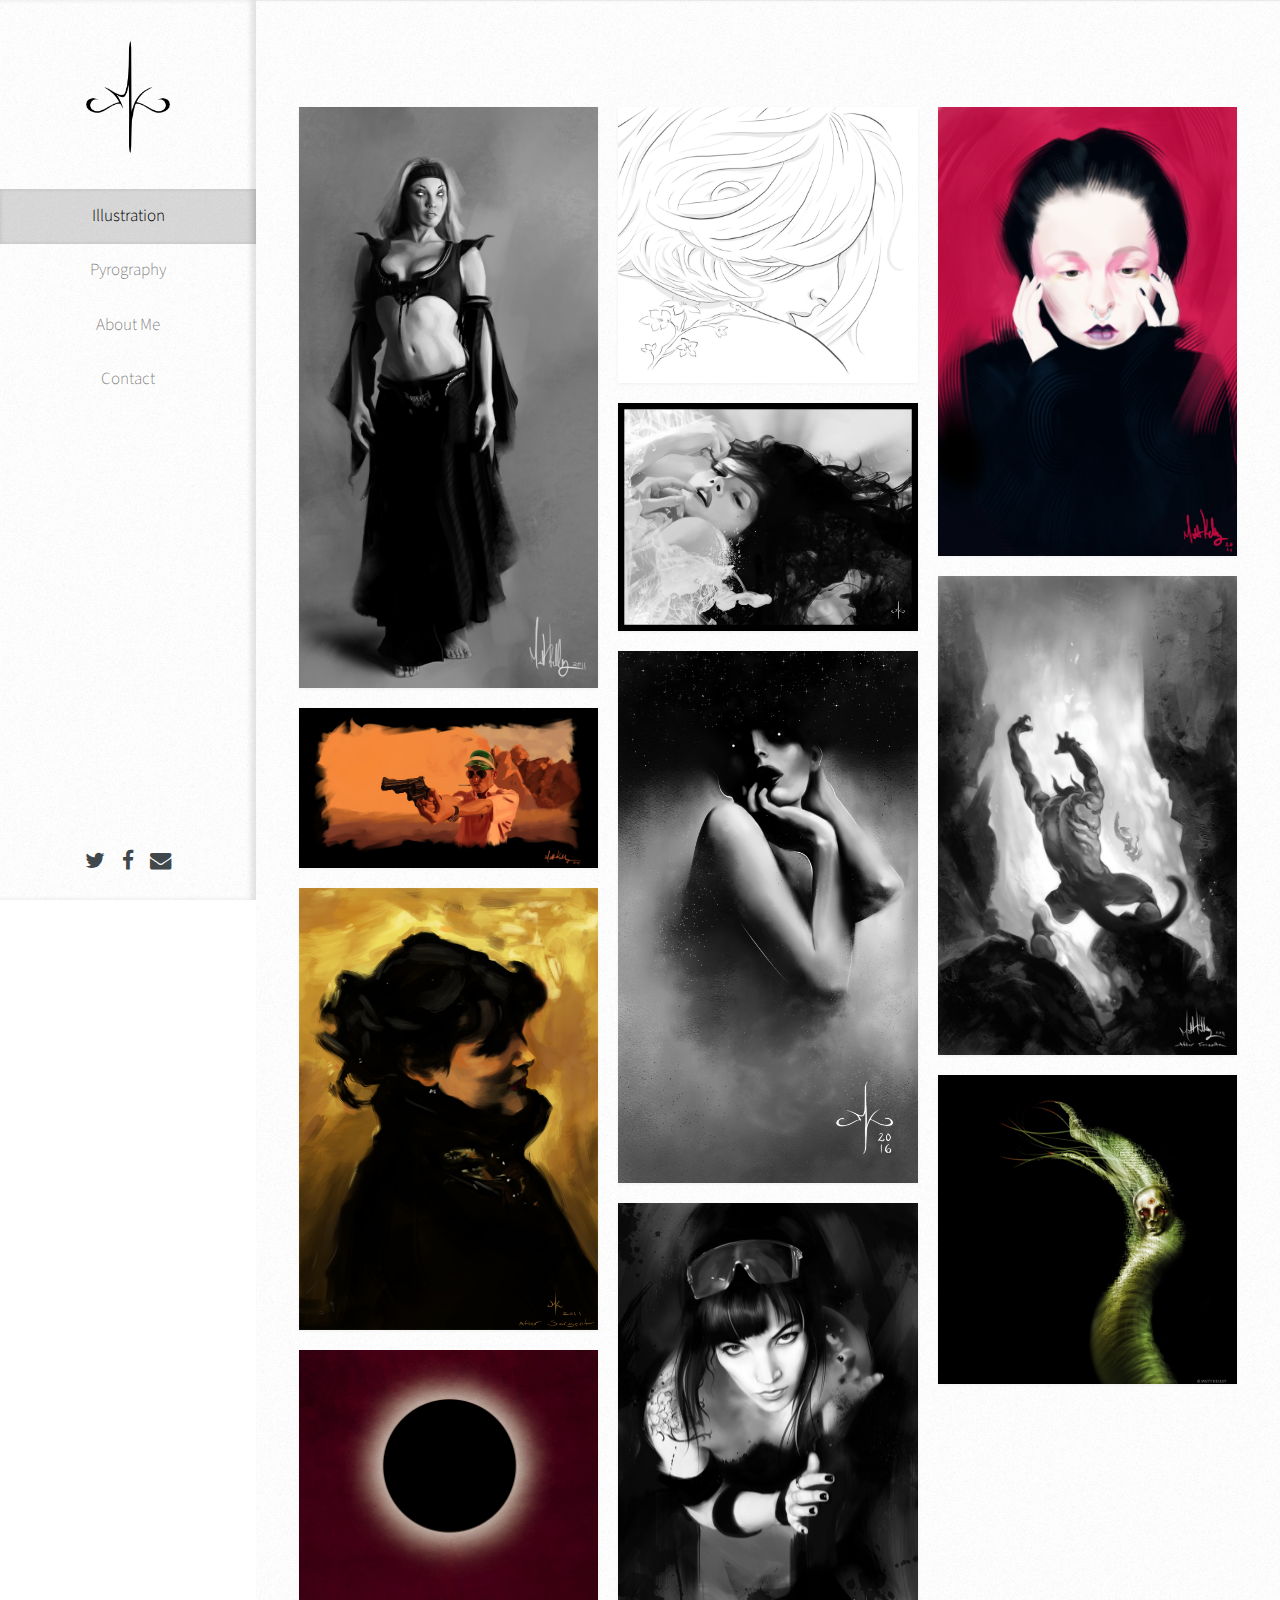
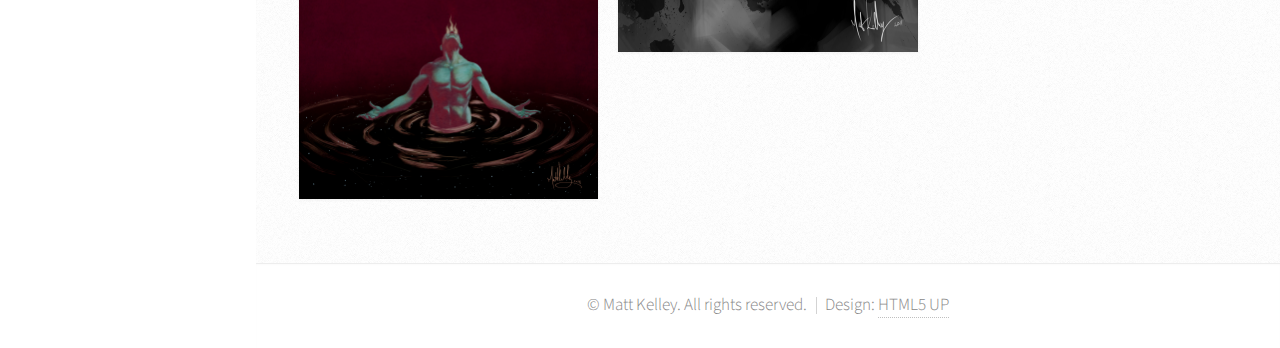
==== commit c48fc42a: "change site" ====
--- a/index.html
+++ b/index.html
@@ -1,16 +1,13 @@
-<!DOCTYPE HTML>
-<!--
-	Prologue by HTML5 UP
-	html5up.net | @ajlkn
-	Free for personal and commercial use under the CCA 3.0 license (html5up.net/license)
--->
+
 <html>
 	<head>
 		<title>Prologue by HTML5 UP</title>
 		<meta charset="utf-8" />
 		<meta name="viewport" content="width=device-width, initial-scale=1" />
 		<!--[if lte IE 8]><script src="assets/js/ie/html5shiv.js"></script><![endif]-->
+		<link rel="stylesheet" href="assets/css/bootstrap.min.css" />
 		<link rel="stylesheet" href="assets/css/main.css" />
+
 		<!--[if lte IE 8]><link rel="stylesheet" href="assets/css/ie8.css" /><![endif]-->
 		<!--[if lte IE 9]><link rel="stylesheet" href="assets/css/ie9.css" /><![endif]-->
 	</head>
@@ -23,31 +20,16 @@
 
 					<!-- Logo -->
 						<div id="logo">
-							<span class="image avatar48"><img src="images/avatar.jpg" alt="" /></span>
-							<h1 id="title">Jane Doe</h1>
-							<p>Hyperspace Engineer</p>
+								<img src="./images/matt_images/mkLogo_black.png" id="logo-header"/>
 						</div>
 
 					<!-- Nav -->
 						<nav id="nav">
-							<!--
-
-								Prologue's nav expects links in one of two formats:
-
-								1. Hash link (scrolls to a different section within the page)
-
-								   <li><a href="#foobar" id="foobar-link" class="icon fa-whatever-icon-you-want skel-layers-ignoreHref"><span class="label">Foobar</span></a></li>
-
-								2. Standard link (sends the user to another page/site)
-
-								   <li><a href="http://foobar.tld" id="foobar-link" class="icon fa-whatever-icon-you-want"><span class="label">Foobar</span></a></li>
-
-							-->
 							<ul>
-								<li><a href="#top" id="top-link" class="skel-layers-ignoreHref"><span class="icon fa-home">Intro</span></a></li>
-								<li><a href="#portfolio" id="portfolio-link" class="skel-layers-ignoreHref"><span class="icon fa-th">Portfolio</span></a></li>
-								<li><a href="#about" id="about-link" class="skel-layers-ignoreHref"><span class="icon fa-user">About Me</span></a></li>
-								<li><a href="#contact" id="contact-link" class="skel-layers-ignoreHref"><span class="icon fa-envelope">Contact</span></a></li>
+								<li><a href="./index.html" id="top-link" class="skel-layers-ignoreHref active">Illustration</a></li>
+								<li><a href="./pyrography.html" id="portfolio-link" class="skel-layers-ignoreHref">Pyrography</a></li>
+								<li><a href="#about" id="about-link" class="skel-layers-ignoreHref">About Me</a></li>
+								<li><a href="#contact" id="contact-link" class="skel-layers-ignoreHref">Contact</a></li>
 							</ul>
 						</nav>
 
@@ -59,8 +41,8 @@
 						<ul class="icons">
 							<li><a href="#" class="icon fa-twitter"><span class="label">Twitter</span></a></li>
 							<li><a href="#" class="icon fa-facebook"><span class="label">Facebook</span></a></li>
-							<li><a href="#" class="icon fa-github"><span class="label">Github</span></a></li>
-							<li><a href="#" class="icon fa-dribbble"><span class="label">Dribbble</span></a></li>
+							<!-- <li><a href="#" class="icon fa-github"><span class="label">Github</span></a></li> -->
+							<!-- <li><a href="#" class="icon fa-dribbble"><span class="label">Dribbble</span></a></li> -->
 							<li><a href="#" class="icon fa-envelope"><span class="label">Email</span></a></li>
 						</ul>
 
@@ -71,80 +53,94 @@
 		<!-- Main -->
 			<div id="main">
 
-				<!-- Intro -->
-					<section id="top" class="one dark cover">
-						<div class="container">
-							<header>
-								<!-- logo center-->
-								<img src="./images/matt_images/mkLogo.png" id="logo-header"/>
-								<h2 class="alt">
-									<strong>Matthew Blake Kelley</strong>
-								</h2>
-								<p>
-									Art. Media. Design.
-								</p>
-							</header>
-
-							<!-- <footer>
-								<a href="#portfolio" class="button scrolly">Magna Aliquam</a>
-							</footer> -->
-						</div>
-					</section>
-
+				<div id="pic2" class="lightbox hide fade"  tabindex="-1" role="dialog" aria-hidden="true">
+					<div class='lightbox-content'>
+						<img src="./images/matt_images/back.jpg">
+						<div class="lightbox-caption"><p>Your caption here</p></div>
+					</div>
+				</div>
 				<!-- Portfolio -->
 					<section id="portfolio" class="two">
 						<div class="container">
 
 							<header>
-								<h2>Portfolio</h2>
+								<h2></h2>
 							</header>
 
-							<p>Vitae natoque dictum etiam semper magnis enim feugiat convallis convallis
-							egestas rhoncus ridiculus in quis risus amet curabitur tempor orci penatibus.
-							Tellus erat mauris ipsum fermentum etiam vivamus eget. Nunc nibh morbi quis
-							fusce hendrerit lacus ridiculus.</p>
+							<p></p>
+
 
 							<div class="row">
 								<div class="4u 12u$(mobile)">
-									<article class="item">
-										<a href="#" class="image fit"><img src="images/pic02.jpg" alt="" /></a>
-										<header>
+									<article class="item" >
+										<a href="#" class="image fit thumb">
+											<img src="images/matt_images/Illustration/DScriptStudies.jpg" alt="" data-toggle="modal" data-target=".modal-profile-lg"/></a>
+										<!-- <header>
 											<h3>Ipsum Feugiat</h3>
-										</header>
-									</article>
-									<article class="item">
-										<a href="#" class="image fit"><img src="images/pic03.jpg" alt="" /></a>
-										<header>
+										</header> -->
+									</article>
+									<article class="item">
+										<a href="#" class="image fit thumb"><img src="images/matt_images/Illustration/Fearprogress.jpg" alt="" data-toggle="modal" data-target=".modal-profile-lg"/></a>
+										<!-- <header>
 											<h3>Rhoncus Semper</h3>
-										</header>
+										</header> -->
+									</article>
+									<article class="item">
+										<a href="#" class="image fit thumb"><img src="images/matt_images/Illustration/SargentStudy.jpg" data-toggle="modal" data-target=".modal-profile-lg" alt="" /></a>
+										<!-- <header>
+											<h3>Dolor Penatibus</h3>
+										</header> -->
+									</article>
+									<article class="item">
+										<a href="#" class="image fit thumb"><img src="images/matt_images/Illustration/Untitled_Artwork.jpg" data-toggle="modal" data-target=".modal-profile-lg" alt="" /></a>
+										<!-- <header>
+											<h3>Natoque Vitae</h3>
+										</header> -->
 									</article>
 								</div>
 								<div class="4u 12u$(mobile)">
 									<article class="item">
-										<a href="#" class="image fit"><img src="images/pic04.jpg" alt="" /></a>
-										<header>
+										<a href="#" class="image fit thumb"><img src="images/matt_images/Illustration/HannahLineDrawing.jpg" data-toggle="modal" data-target=".modal-profile-lg" alt="" /></a>
+										<!-- <header>
+											<h3>Dolor Penatibus</h3>
+										</header> -->
+									</article>
+									<article class="item">
+										<a href="#" class="image fit thumb"><img src="images/matt_images/Illustration/LightInTheDark.jpg" data-toggle="modal" data-target=".modal-profile-lg" alt="" /></a>
+										<!-- <header>
+											<h3>Orci Convallis</h3>
+										</header> -->
+									</article>
+									<article class="item">
+										<a href="#" class="image fit thumb"><img src="images/matt_images/Illustration/starsInHerEyes.png" data-toggle="modal" data-target=".modal-profile-lg" alt="" /></a>
+										<!-- <header>
+											<h3>Dolor Penatibus</h3>
+										</header> -->
+									</article>
+									<article class="item">
+										<a href="#" class="image fit thumb"><img src="images/matt_images/Illustration/TarionBW_2_MBK.jpg" data-toggle="modal" data-target=".modal-profile-lg" alt="" /></a>
+										<!-- <header>
+											<h3>Dolor Penatibus</h3>
+										</header> -->
+									</article>
+								</div>
+								<div class="4u$ 12u$(mobile)">	<article class="item">
+										<a href="#" class="image fit thumb"><img src="images/matt_images/Illustration/Miranda_MBK.jpg" data-toggle="modal" data-target=".modal-profile-lg" alt="" /></a>
+										<!-- <header>
+											<h3>Dolor Penatibus</h3>
+										</header> -->
+									</article>
+									<article class="item">
+										<a href="#" class="image fit thumb"><img src="images/matt_images/Illustration/FrazettaFireDemonStudy.jpg"  alt="" data-toggle="modal" data-target=".modal-profile-lg"/></a>
+										<!-- <header>
 											<h3>Magna Nullam</h3>
-										</header>
-									</article>
-									<article class="item">
-										<a href="#" class="image fit"><img src="images/pic05.jpg" alt="" /></a>
-										<header>
+										</header> -->
+									</article>
+									<article class="item">
+										<a href="#" class="image fit thumb"><img src="images/matt_images/Illustration/greenMan.jpg" data-toggle="modal" data-target=".modal-profile-lg" alt="" /></a>
+										<!-- <header>
 											<h3>Natoque Vitae</h3>
-										</header>
-									</article>
-								</div>
-								<div class="4u$ 12u$(mobile)">
-									<article class="item">
-										<a href="#" class="image fit"><img src="images/pic06.jpg" alt="" /></a>
-										<header>
-											<h3>Dolor Penatibus</h3>
-										</header>
-									</article>
-									<article class="item">
-										<a href="#" class="image fit"><img src="images/pic07.jpg" alt="" /></a>
-										<header>
-											<h3>Orci Convallis</h3>
-										</header>
+										</header> -->
 									</article>
 								</div>
 							</div>
@@ -152,28 +148,10 @@
 						</div>
 					</section>
 
-				<!-- About Me -->
-					<section id="about" class="three">
-						<div class="container">
-
-							<header>
-								<h2>About Me</h2>
-							</header>
-
-							<a href="#" class="image featured"><img src="images/pic08.jpg" alt="" /></a>
-
-							<p>Tincidunt eu elit diam magnis pretium accumsan etiam id urna. Ridiculus
-							ultricies curae quis et rhoncus velit. Lobortis elementum aliquet nec vitae
-							laoreet eget cubilia quam non etiam odio tincidunt montes. Elementum sem
-							parturient nulla quam placerat viverra mauris non cum elit tempus ullamcorper
-							dolor. Libero rutrum ut lacinia donec curae mus vel quisque sociis nec
-							ornare iaculis.</p>
-
-						</div>
-					</section>
+
 
 				<!-- Contact -->
-					<section id="contact" class="four">
+					<!-- <section id="contact" class="four">
 						<div class="container">
 
 							<header>
@@ -199,8 +177,26 @@
 							</form>
 
 						</div>
-					</section>
-
+					</section> -->
+
+	<!-- .modal-profile -->
+	<div class="modal fade modal-profile" tabindex="-1" role="dialog" aria-labelledby="modalProfile" aria-hidden="true">
+			<div class="modal-dialog modal-lg">
+				<div class="modal-content">
+					<!-- <div class="modal-header"> -->
+						<!-- <h3 class="modal-title"></h3>
+					</div> -->
+					<div class="modal-body">
+						<button class="close" type="button" data-dismiss="modal">X</button>
+					</div>
+					<!-- <div class="modal-footer">
+						<button class="btn btn-default" data-dismiss="modal">Close</button>
+					</div> -->
+				</div>
+
+			</div>
+		</div>
+	<!-- //.modal-profile -->
 			</div>
 
 		<!-- Footer -->
@@ -208,7 +204,7 @@
 
 				<!-- Copyright -->
 					<ul class="copyright">
-						<li>&copy; Untitled. All rights reserved.</li><li>Design: <a href="http://html5up.net">HTML5 UP</a></li>
+						<li>&copy; Matt Kelley. All rights reserved.</li><li>Design: <a href="http://html5up.net">HTML5 UP</a></li>
 					</ul>
 
 			</div>
@@ -220,6 +216,7 @@
 			<script src="assets/js/skel.min.js"></script>
 			<script src="assets/js/util.js"></script>
 			<!--[if lte IE 8]><script src="assets/js/ie/respond.min.js"></script><![endif]-->
+			<script src="assets/js/bootstrap.min.js"></script>
 			<script src="assets/js/main.js"></script>
 
 	</body>
--- a/assets/css/main.css
+++ b/assets/css/main.css
@@ -83,6 +83,16 @@
 
 	.container {
 		width: 1400px;
+	}
+
+	#logo {
+		display: flex;
+		justify-content: space-around;
+	}
+
+	#logo-header {
+		width: 120px;
+		height: 120px;
 	}
 
 	@media screen and (min-width: 961px) and (max-width: 1880px) {
@@ -1987,9 +1997,9 @@
 		-webkit-justify-content: space-between;
 		-ms-justify-content: space-between;
 		justify-content: space-between;
-		background: #222629 url("images/overlay.png");
+		background: white url("images/overlay.png");
 		box-shadow: inset -0.25em 0 0.25em 0 rgba(0, 0, 0, 0.1);
-		color: #fff;
+		color: black;
 		height: 100%;
 		left: 0;
 		overflow-y: auto;
@@ -2067,12 +2077,13 @@
 
 	#nav ul {
 		margin-bottom: 0;
+		text-align: center;
 	}
 
 		#nav ul li a {
 			display: block;
 			padding: 0.5em 1.5em 0.5em 1.5em;
-			color: rgba(255, 255, 255, 0.5);
+			color: rgba(0, 0, 0, 0.5);
 			text-decoration: none;
 			outline: 0;
 			border: 0;
@@ -2100,7 +2111,7 @@
 			#nav ul li a.active {
 				background: rgba(0, 0, 0, 0.15);
 				box-shadow: inset 0 0 0.25em 0 rgba(0, 0, 0, 0.125);
-				color: #fff;
+				color: black;
 			}
 
 				#nav ul li a.active span:before {
@@ -2112,8 +2123,8 @@
 	#footer {
 		margin-left: 375px;
 		text-align: center;
-		background-color: #dce3e2;
-		padding: 3em 0 4em 0;
+		background-color: white;
+		padding: 2em 0 2em 0;
 		box-shadow: inset 0 1px 0 0 rgba(0, 0, 0, 0.05), inset 0 0.1em 0.1em 0 rgba(0, 0, 0, 0.025);
 		font-size: 0.8em;
 	}
@@ -2141,6 +2152,7 @@
 
 	#main {
 		margin-left: 375px;
+		background-color: white;
 	}
 
 		#main > section {
@@ -2154,7 +2166,7 @@
 
 			#main > section.dark {
 				color: #ddd;
-				color: rgba(255, 255, 255, 0.75);
+				color: white;
 			}
 
 				#main > section.dark h2, #main > section.dark h3, #main > section.dark h4, #main > section.dark h5, #main > section.dark h6 {
@@ -2190,7 +2202,7 @@
 			}
 
 			#main > section.two {
-				background-color: #f5fafa;
+				background-color: white;
 			}
 
 			#main > section.three {
@@ -2378,7 +2390,7 @@
 				width: 275px;
 				z-index: 10002;
 				width: 275px;
-				background: #222729 url("images/overlay.png");
+				background: white;
 				box-shadow: inset -0.25em 0 0.25em 0 rgba(0, 0, 0, 0.125);
 			}
 
@@ -2503,10 +2515,6 @@
 					padding: 4em 0;
 				}
 
-				#logo-header {
-					width: 150px;
-					height: 150px;
-				}
 	}
 
 /* Mobile */
@@ -2565,3 +2573,19 @@
 				}
 
 	}
+
+
+.modal-body > img {
+	width: 100%;
+	height: auto;
+}
+
+
+	#profile-grid { overflow: auto; white-space: normal; }
+	#profile-grid .profile { padding-bottom: 40px; }
+	#profile-grid .panel { padding: 0 }
+	#profile-grid .panel-body { padding: 15px }
+	#profile-grid .profile-name { font-weight: bold; }
+	#profile-grid .thumbnail {margin-bottom:6px;}
+	#profile-grid .panel-thumbnail { overflow: hidden; }
+	#profile-grid .img-rounded { border-radius: 4px 4px 0 0;}
